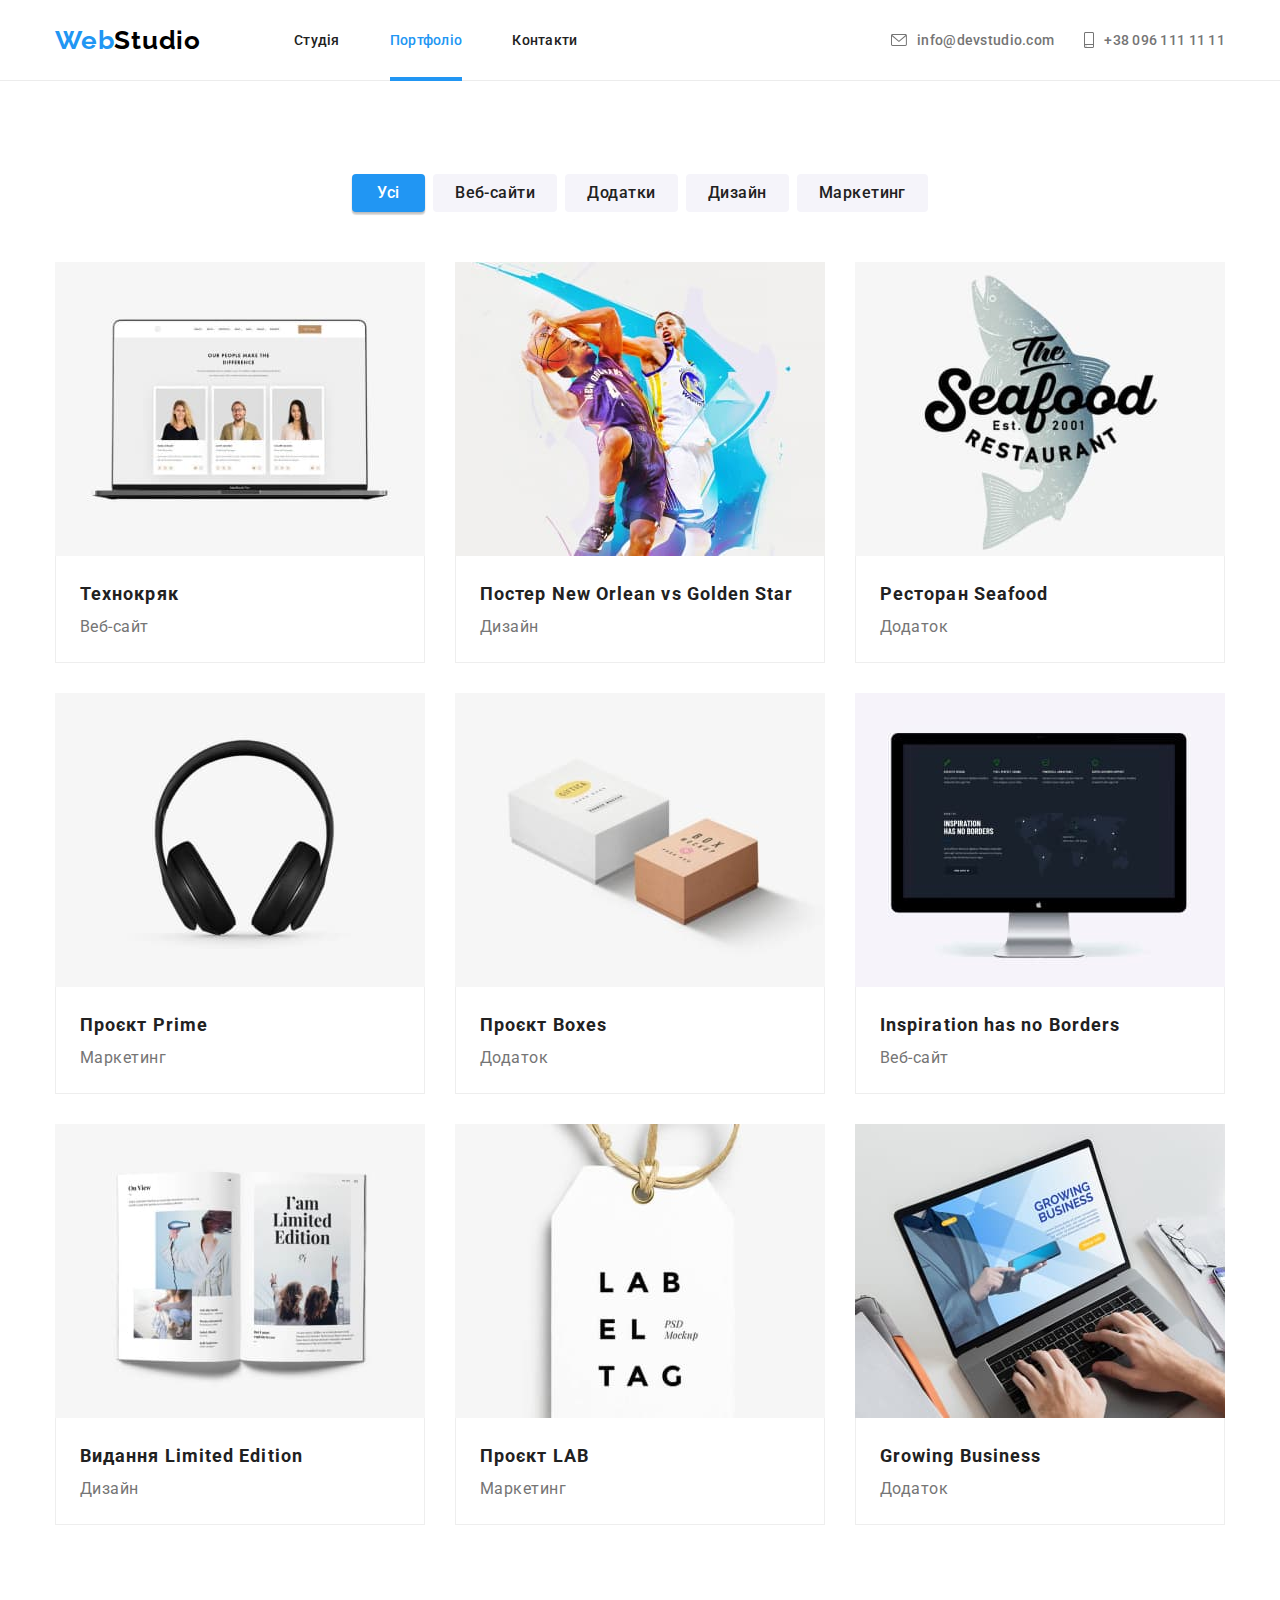
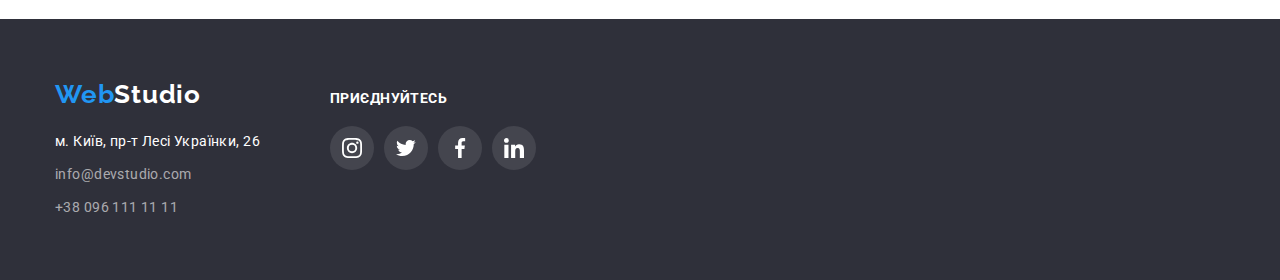
==== portfolio.html @ b77648e4 "Initial commit" ====
<!DOCTYPE html>
<html lang="en">
  <head>
    <meta http-equiv="x-ua-compatible" content="ie=edge" />
    <meta charset="utf-8" />
    <title>Портфоліо</title>
    <link rel="preconnect" href="https://fonts.googleapis.com" />
    <link rel="preconnect" href="https://fonts.gstatic.com" crossorigin />
    <link
      href="https://fonts.googleapis.com/css2?family=Raleway:wght@700&family=Roboto:wght@400;500;700;900&display=swap"
      rel="stylesheet"
    />
    <link
      rel="stylesheet"
      href="https://cdn.jsdelivr.net/npm/modern-normalize@1.1.0/modern-normalize.min.css"
    />
    <link rel="stylesheet" href="css/styles.css" />
  </head>
  <body>
    <header class="main-header">
      <nav class="container page-header">
        <a class="logo" href="https://oasi911.github.io/goit-markup-hw-03/"
          >Web<span class="second-part">Studio</span></a
        >
        <ul class="navigation list">
          <li class="item">
            <a class="nav-item" href="index.html">Студія</a>
            <div class="decoration"></div>
          </li>
          <li class="item">
            <a class="nav-item current" href="portfolio.html">Портфоліо</a>
            <div class="decoration current"></div>
          </li>
          <li class="item">
            <a class="nav-item" href="./">Контакти</a>
            <div class="decoration"></div>
          </li>
        </ul>
        <address class="address">
          <ul class="addresses list">
            <li class="item">
              <a class="address-item" href="mailto:info@devstudio.com"
                ><svg class="icon" height="12" width="16">
                  <use href="./images/icons.svg#icon-envelope"></use>
                </svg>
                info@devstudio.com</a
              >
            </li>
            <li class="item">
              <a class="address-item" href="tel:+380961111111"
                ><svg class="icon" height="16" width="10">
                  <use href="./images/icons.svg#icon-smartphone"></use>
                </svg>
                +38 096 111 11 11</a
              >
            </li>
          </ul>
        </address>
      </nav>
    </header>

    <main>
      <section class="examples section">
        <div class="container">
          <h1 class="visually-hidden">Портфоліо</h1>
          <ul class="main-buttons list">
            <li class="item">
              <button class="button current" type="button">Усі</button>
            </li>
            <li class="item">
              <button class="button" type="button">Веб-сайти</button>
            </li>
            <li class="item">
              <button class="button" type="button">Додатки</button>
            </li>
            <li class="item">
              <button class="button" type="button">Дизайн</button>
            </li>
            <li class="item">
              <button class="button" type="button">Маркетинг</button>
            </li>
          </ul>
          <ul class="main-examples list">
            <li class="item">
              <a class="link" href="" target="_blank" rel="noreferrer noopener"
                ><div class="animated-text">
                  <img
                    src="images/portfolio-picture-1.jpg"
                    alt="portfolio picture 1"
                    width="370"
                  />
                  <div class="animation-content">
                    <p class="text-item">
                      Ресурс пропонує комплексні пропозиції з різним рівнем
                      функціоналу та сервісів. Все це дозволить відвідувачу
                      отримати вичерпні відомості про компанію чи приватну
                      особу.
                    </p>
                  </div>
                </div>
              </a>
              <div class="item-text">
                <h2 class="name">Технокряк</h2>
                <p class="description">Веб-сайт</p>
              </div>
            </li>
            <li class="item">
              <a class="link" href="" target="_blank" rel="noreferrer noopener"
                ><div class="animated-text">
                  <img
                    src="images/portfolio-picture-2.jpg"
                    alt="portfolio picture 2"
                    width="370"
                  />
                  <div class="animation-content">
                    <p class="text-item">
                      Ресурс пропонує комплексні пропозиції з різним рівнем
                      функціоналу та сервісів. Все це дозволить відвідувачу
                      отримати вичерпні відомості про компанію чи приватну
                      особу.
                    </p>
                  </div>
                </div>
              </a>
              <div class="item-text">
                <h2 class="name">Постер New Orlean vs Golden Star</h2>
                <p class="description">Дизайн</p>
              </div>
            </li>
            <li class="item">
              <a class="link" href="" target="_blank" rel="noreferrer noopener"
                ><div class="animated-text">
                  <img
                    src="images/portfolio-picture-3.jpg"
                    alt="portfolio picture 3"
                    width="370"
                  />
                  <div class="animation-content">
                    <p class="text-item">
                      Ресурс пропонує комплексні пропозиції з різним рівнем
                      функціоналу та сервісів. Все це дозволить відвідувачу
                      отримати вичерпні відомості про компанію чи приватну
                      особу.
                    </p>
                  </div>
                </div>
              </a>
              <div class="item-text">
                <h2 class="name">Ресторан Seafood</h2>
                <p class="description">Додаток</p>
              </div>
            </li>
            <li class="item">
              <a class="link" href="" target="_blank" rel="noreferrer noopener"
                ><div class="animated-text">
                  <img
                    src="images/portfolio-picture-4.jpg"
                    alt="portfolio picture 4"
                    width="370"
                  />
                  <div class="animation-content">
                    <p class="text-item">
                      Ресурс пропонує комплексні пропозиції з різним рівнем
                      функціоналу та сервісів. Все це дозволить відвідувачу
                      отримати вичерпні відомості про компанію чи приватну
                      особу.
                    </p>
                  </div>
                </div>
              </a>
              <div class="item-text">
                <h2 class="name">Проєкт Prime</h2>
                <p class="description">Маркетинг</p>
              </div>
            </li>
            <li class="item">
              <a class="link" href="" target="_blank" rel="noreferrer noopener"
                ><div class="animated-text">
                  <img
                    src="images/portfolio-picture-5.jpg"
                    alt="portfolio picture 5"
                    width="370"
                  />
                  <div class="animation-content">
                    <p class="text-item">
                      Ресурс пропонує комплексні пропозиції з різним рівнем
                      функціоналу та сервісів. Все це дозволить відвідувачу
                      отримати вичерпні відомості про компанію чи приватну
                      особу.
                    </p>
                  </div>
                </div>
              </a>
              <div class="item-text">
                <h2 class="name">Проєкт Boxes</h2>
                <p class="description">Додаток</p>
              </div>
            </li>
            <li class="item">
              <a class="link" href="" target="_blank" rel="noreferrer noopener"
                ><div class="animated-text">
                  <img
                    src="images/portfolio-picture-6.jpg"
                    alt="portfolio picture 6"
                    width="370"
                  />
                  <div class="animation-content">
                    <p class="text-item">
                      Ресурс пропонує комплексні пропозиції з різним рівнем
                      функціоналу та сервісів. Все це дозволить відвідувачу
                      отримати вичерпні відомості про компанію чи приватну
                      особу.
                    </p>
                  </div>
                </div>
              </a>
              <div class="item-text">
                <h2 class="name">Inspiration has no Borders</h2>
                <p class="description">Веб-сайт</p>
              </div>
            </li>
            <li class="item">
              <a class="link" href="" target="_blank" rel="noreferrer noopener"
                ><div class="animated-text">
                  <img
                    src="images/portfolio-picture-7.jpg"
                    alt="portfolio picture 7"
                    width="370"
                  />
                  <div class="animation-content">
                    <p class="text-item">
                      Ресурс пропонує комплексні пропозиції з різним рівнем
                      функціоналу та сервісів. Все це дозволить відвідувачу
                      отримати вичерпні відомості про компанію чи приватну
                      особу.
                    </p>
                  </div>
                </div>
              </a>
              <div class="item-text">
                <h2 class="name">Видання Limited Edition</h2>
                <p class="description">Дизайн</p>
              </div>
            </li>
            <li class="item">
              <a class="link" href="" target="_blank" rel="noreferrer noopener"
                ><div class="animated-text">
                  <img
                    src="images/portfolio-picture-8.jpg"
                    alt="portfolio picture 8"
                    width="370"
                  />
                  <div class="animation-content">
                    <p class="text-item">
                      Ресурс пропонує комплексні пропозиції з різним рівнем
                      функціоналу та сервісів. Все це дозволить відвідувачу
                      отримати вичерпні відомості про компанію чи приватну
                      особу.
                    </p>
                  </div>
                </div>
              </a>
              <div class="item-text">
                <h2 class="name">Проєкт LAB</h2>
                <p class="description">Маркетинг</p>
              </div>
            </li>
            <li class="item">
              <a class="link" href="" target="_blank" rel="noreferrer noopener"
                ><div class="animated-text">
                  <img
                    src="images/portfolio-picture-9.jpg"
                    alt="portfolio picture 9"
                    width="370"
                  />
                  <div class="animation-content">
                    <p class="text-item">
                      Ресурс пропонує комплексні пропозиції з різним рівнем
                      функціоналу та сервісів. Все це дозволить відвідувачу
                      отримати вичерпні відомості про компанію чи приватну
                      особу.
                    </p>
                  </div>
                </div>
              </a>
              <div class="item-text">
                <h2 class="name">Growing Business</h2>
                <p class="description">Додаток</p>
              </div>
            </li>
          </ul>
        </div>
      </section>
    </main>

    <footer class="footer">
      <div class="container footer-main">
        <div class="contacts-main">
          <a
            class="footer-logo"
            href="https://oasi911.github.io/goit-markup-hw-03/"
            >Web<span class="second-part">Studio</span></a
          >
          <address>
            <ul class="footer-contacts list">
              <li class="item">
                <a
                  class="coordinates"
                  href="https://goo.gl/maps/8TYebSpP7c4H44jo8"
                  target="_blank"
                  rel="«noopener noreferrer"
                  >м. Київ, пр-т Лесі Українки, 26</a
                >
              </li>
              <li class="item">
                <a class="contacts" href="mailto:info@devstudio.com"
                  >info@devstudio.com</a
                >
              </li>
              <li class="item">
                <a class="contacts" href="tel:+380961111111"
                  >+38 096 111 11 11</a
                >
              </li>
            </ul>
          </address>
        </div>
        <div class="socials-main">
          <h3 class="slogan">приєднуйтесь</h3>
          <ul class="svg-items">
            <li class="svg-item">
              <a href="" class="link">
                <svg class="icon img" width="20" height="20">
                  <use href="./images/icons.svg#icon-instagram"></use>
                </svg>
              </a>
            </li>
            <li class="svg-item">
              <a href="" class="link">
                <svg class="icon img" width="20" height="20">
                  <use href="./images/icons.svg#icon-twitter"></use>
                </svg>
              </a>
            </li>
            <li class="svg-item">
              <a href="" class="link">
                <svg class="icon img" width="20" height="20">
                  <use href="./images/icons.svg#icon-facebook"></use>
                </svg>
              </a>
            </li>
            <li class="svg-item">
              <a href="" class="link">
                <svg class="icon img" width="20" height="20">
                  <use href="./images/icons.svg#icon-linkedin"></use>
                </svg>
              </a>
            </li>
          </ul>
        </div>
      </div>
    </footer>
  </body>
</html>
---- css/styles.css ----
/* General styles */

body {
  font-family: 'Roboto', sans-serif;
  color: var(--text-main-color);
  font-size: 14px;
  line-height: 1.2;
  background-color: var(--main-background-colors);
}

h1,
h2,
h3,
h4,
h5,
h6,
ul,
p {
  margin: 0;
  padding: 0;
}

:root {
  --main-background-color: #2f303a;
  --secondary-background-color: #f5f4fa;
  --main-button-color: #212121;
  --hover-button-color: #2196f3;
  --secondary-hover-button-color: #188ce8;
  --secondary-text-color: #757575;
  --secondary-main-text-color: #ffffff;
  --text-main-color: #000000;
  --header-outline: #ececec;
  --examples-outline: #eeeeee;
  --shadow-main-color: rgba(0, 0, 0, 0.15);
  --shadow-secondary-color: rgba(0, 0, 0, 0.25);
  --team-shadow-main-color: rgba(0, 0, 0, 0.12);
  --team-shadow-secondary-color: rgba(0, 0, 0, 0.2);
  --team-box-shadow: rgba(0, 0, 0, 0.14);
  --footer-address-color: rgba(255, 255, 255, 0.6);
  --buttons-shadow-main-color: rgba(0, 0, 0, 0.1);
  --buttons-shadow-secondary-color: rgba(0, 0, 0, 0.08);
  --svg-button-color: #afb1b8;
  --svg-secondary-button-color: rgba(255, 255, 255, 0.1);
  --background-gradient-color: rgba(47, 48, 58, 0.4);
  --background-secondary-color: rgba(47, 48, 58, 0.8);
  --portfolio-shadow-color: rgba(0, 0, 0, 0.06);
  --portfolio-secondary-shadow-color: rgba(0, 0, 0, 0.16);
  --portfolio-animated-item-color: rgba(33, 150, 243, 0.9);
  --main-duration-time: 250ms;
  --main-timing-function: cubic-bezier(0.4, 0, 0.2, 1);
}

.container {
  max-width: 1200px;
  margin: 0 auto;
  padding-left: 15px;
  padding-right: 15px;
}

.section {
  padding-top: 94px;
  padding-bottom: 94px;
}

.list {
  list-style: none;
}

.visually-hidden {
  position: absolute;
  width: 1px;
  height: 1px;
  margin: -1px;
  border: 0;
  padding: 0;
  white-space: nowrap;
  clip-path: inset(100%);
  clip: rect(0 0 0 0);
  overflow: hidden;
}

img {
  display: block;
  max-width: 100%;
  height: auto;
}

/* Header */

.page-header {
  display: flex;
  align-items: center;
}

.main-header {
  outline: var(--header-outline) solid 1px;
}

.logo {
  font-family: 'Raleway';
  font-weight: 700;
  font-size: 26px;
  line-height: 1.192;
  letter-spacing: 0.03em;
  text-decoration: none;
  color: var(--hover-button-color);
  padding-top: 24.5px;
  padding-bottom: 24.5px;
}

.logo .second-part {
  color: var(--text-main-color);
}

.navigation {
  display: flex;
  margin-left: 93px;
}

.navigation .item:not(:last-child) {
  margin-right: 50px;
}

.navigation .nav-item {
  font-weight: 500;
  font-size: 14px;
  line-height: 1.142;
  letter-spacing: 0.02em;
  color: var(--main-button-color);
  text-decoration: none;
  padding-top: 32px;
  padding-bottom: 32px;
  display: block;
}

.navigation .nav-item:hover,
.navigation .nav-item:focus,
.navigation .nav-item.current,
.address .address-item:hover,
.address .address-item:focus,
.footer li a:hover,
.footer li a:focus {
  color: var(--hover-button-color);
  transition-duration: var(--main-duration-time);
  transition-timing-function: var(--main-timing-function);
}

.addresses .address-item {
  padding-top: 31.5px;
  padding-bottom: 31.5px;
  display: flex;
  align-items: center;
  justify-content: center;
}

.page-header .address {
  margin-left: auto;
}

.page-header .addresses {
  display: flex;
}

.page-header .addresses .item + .item {
  margin-left: 30px;
}

.address .address-item {
  font-weight: 500;
  font-size: 14px;
  line-height: 1.142;
  letter-spacing: 0.02em;
  text-decoration: none;
  color: var(--secondary-text-color);
  font-style: normal;
}

.addresses .icon {
  margin-right: 10px;
  fill: currentColor;
}

.navigation .item {
  position: relative;
}

.navigation .decoration.current::after {
  position: absolute;
  bottom: -1px;
  content: '';
  height: 4px;
  width: 100%;
  height: 4px;
  background-color: var(--hover-button-color);
}

/* Banner */

.banner {
  background-image: linear-gradient(
      var(--background-gradient-color),
      var(--background-gradient-color)
    ),
    url(../images/main-background.jpg);
  text-align: center;
  padding-bottom: 200px;
  padding-top: 200px;
  width: 1600px;
  margin-left: auto;
  margin-right: auto;
}

.banner .text {
  font-weight: 900;
  font-size: 44px;
  line-height: 1.363;
  text-align: center;
  letter-spacing: 0.06em;
  text-transform: uppercase;
  color: var(--secondary-main-text-color);
  max-width: 696px;
  margin: 0 auto;
}

.banner .button-item {
  width: 216px;
  height: 50px;
  display: flex;
  justify-content: center;
  background: var(--hover-button-color);
  box-shadow: 0px 4px 4px var(--shadow-main-color);
  border-radius: 4px;
  border: 0;
  font-weight: 700;
  font-size: 16px;
  line-height: 1.875;
  display: flex;
  align-items: center;
  margin: 30px auto 0;
  letter-spacing: 0.06em;
  text-align: center;
  color: var(--secondary-main-text-color);
  cursor: pointer;
}

.banner .button-item:hover,
.banner .button-item:focus {
  background: var(--secondary-hover-button-color);
  text-shadow: none;
  transition-duration: var(--main-duration-time);
  transition-timing-function: var(--main-timing-function);
}

/* Advantages */

.advantages .slogan {
  font-weight: 700;
  font-size: 36px;
  line-height: 1.166;
  text-align: center;
  letter-spacing: 0.03em;
  color: var(--main-button-color);
}

.main-advantages {
  display: flex;
  justify-content: space-between;
}

.main-advantages .item {
  width: 270px;
}

.main-advantages .item + .item {
  margin-left: 30px;
}

.advantages .slogan-item {
  padding-top: 30px;
  font-weight: 700;
  font-size: 14px;
  line-height: 1.142;
  letter-spacing: 0.03em;
  text-transform: uppercase;
  color: var(--main-button-color);
}

.advantages .text {
  font-size: 14px;
  line-height: 1.71;
  letter-spacing: 0.03em;
  color: var(--secondary-text-color);
  margin-top: 10px;
}

.main-advantages .icon-block {
  width: 270px;
  height: 120px;
  display: flex;
  align-items: center;
  justify-content: center;
  background-color: var(--secondary-background-color);
}

/* Boxes */

.boxes {
  padding-top: 0;
}

.boxes .slogan {
  font-weight: 700;
  font-size: 36px;
  line-height: 1.166;
  text-align: center;
  letter-spacing: 0.03em;
  color: var(--main-button-color);
}

.main-boxes {
  display: flex;
  justify-content: center;
  margin-top: 50px;
}

.main-boxes .item {
  width: 370px;
}

.main-boxes .item + .item {
  margin-left: 30px;
}

.main-boxes .item {
  position: relative;
}

.boxes .text {
  position: absolute;
  bottom: 0;
  width: 370px;
  height: 70px;
  font-weight: 700;
  font-size: 14px;
  line-height: 1.142;
  text-align: center;
  letter-spacing: 0.03em;
  text-transform: uppercase;
  color: var(--secondary-main-text-color);
  display: flex;
  align-items: center;
  justify-content: center;
  background: var(--background-secondary-color);
}

/* Team */

.team {
  background: var(--secondary-background-color);
}

.team .our-team {
  font-weight: 700;
  font-size: 36px;
  line-height: 1.166;
  text-align: center;
  letter-spacing: 0.03em;
  color: var(--main-button-color);
}

.main-team {
  display: flex;
  margin-top: 50px;
}

.main-team .item + .item {
  margin-left: 30px;
}

.team .item {
  background: var(--secondary-main-text-color);
  box-shadow: 0px 1px 3px var(--team-shadow-main-color),
    0px 1px 1px var(--team-box-shadow),
    0px 2px 1px var(--team-shadow-secondary-color);
  border-radius: 0px 0px 4px 4px;
  width: 270px;
}

.team .name {
  font-weight: 500;
  font-size: 16px;

  text-align: center;
  letter-spacing: 0.03em;
  color: var(--main-button-color);
}

.team .info {
  padding-top: 30px;
  padding-bottom: 16px;
}

.team .description {
  font-size: 16px;
  line-height: 1.187;
  text-align: center;
  letter-spacing: 0.03em;
  color: var(--secondary-text-color);
  margin-top: 10px;
}

.main-team .svg-icons {
  padding-bottom: 30px;
}

.main-team .svg-items {
  display: flex;
  list-style: none;
  margin-left: 32px;
  max-width: 206px;
}

.main-team .svg-icons .svg-item:not(:last-child) {
  margin-right: 10px;
}

.main-team .svg-items .link {
  border-radius: 50%;
  color: var(--svg-button-color);
  display: flex;
  height: 44px;
  width: 44px;
  align-items: center;
  justify-content: center;
}

.main-team .svg-items .icon {
  fill: currentColor;
}

.main-team .svg-items .link:hover,
.main-team .svg-items .link:focus {
  background-color: var(--hover-button-color);
  color: var(--secondary-main-text-color);
  transition-duration: var(--main-duration-time);
  transition-timing-function: var(--main-timing-function);
}

/* Customers */

.customers .slogan {
  font-weight: 700;
  font-size: 36px;
  line-height: 1.166;
  text-align: center;
  letter-spacing: 0.03em;
  color: var(--main-button-color);
  margin-bottom: 50px;
}

.customers .logo-list {
  display: flex;
  align-items: center;
  justify-content: space-between;
}

.customers .link {
  width: 170px;
  height: 92px;
  display: flex;
  align-items: center;
  justify-content: center;
  color: var(--svg-button-color);
  border: 1px solid var(--svg-button-color);
  border-radius: 4px;
}

.customers .svg-logo {
  fill: currentColor;
}

.customers .link:hover,
.customers .link:focus {
  color: var(--hover-button-color);
  border: 1px solid var(--hover-button-color);
  transition-duration: var(--main-duration-time);
  transition-timing-function: var(--main-timing-function);
}

/* Footer */

.footer {
  background: var(--main-background-color);
  padding-top: 60px;
  padding-bottom: 60px;
}

.footer-logo {
  font-family: 'Raleway';
  font-weight: 700;
  font-size: 26px;
  line-height: 1.192;
  letter-spacing: 0.03em;
  text-decoration: none;
  color: var(--hover-button-color);
  display: block;
  margin-bottom: 20px;
}

.footer-logo .second-part {
  color: var(--secondary-main-text-color);
}

.footer .item + .item {
  margin-top: 9px;
}

.footer .coordinates {
  font-size: 14px;
  line-height: 1.714;
  letter-spacing: 0.03em;
  text-decoration: none;
  font-style: normal;
  color: var(--secondary-main-text-color);
}

.footer .contacts {
  font-weight: 400;
  font-size: 14px;
  line-height: 1.714;
  letter-spacing: 0.03em;
  color: var(--footer-address-color);
  text-decoration: none;
  font-style: normal;
}

.footer-main {
  display: flex;
  align-items: baseline;
}

.contacts-main {
  margin-right: 70px;
}

.socials-main .slogan {
  font-weight: 700;
  font-size: 14px;
  line-height: 16px;
  letter-spacing: 0.03em;
  text-transform: uppercase;
  color: var(--secondary-main-text-color);
}

.socials-main .svg-items {
  padding-top: 20px;
}

.socials-main .svg-items .svg-item:not(:last-child) {
  margin-right: 10px;
}

.socials-main .svg-items {
  display: flex;
  list-style: none;
  max-width: 206px;
}

.socials-main .svg-items .link {
  border-radius: 50%;
  background-color: var(--svg-secondary-button-color);
  color: var(--secondary-main-text-color);
  display: flex;
  height: 44px;
  width: 44px;
  align-items: center;
  justify-content: center;
}

.socials-main .svg-items .icon {
  fill: currentColor;
}

.socials-main .svg-items .link:hover,
.socials-main .svg-items .link:focus {
  background-color: var(--hover-button-color);
  transition-duration: var(--main-duration-time);
  transition-timing-function: var(--main-timing-function);
}

/* Portfolio */

.main-buttons {
  margin-bottom: 50px;
  display: flex;
  justify-content: center;
}

.main-buttons .button {
  background: var(--secondary-background-color);
  border-radius: 4px;
  font-weight: 500;
  font-size: 16px;
  line-height: 1.625;
  text-align: center;
  letter-spacing: 0.03em;
  color: var(--main-button-color);
  cursor: pointer;
  min-width: 73px;
  height: 38px;
  padding: 6px 22px;
  border: none;
}

.main-buttons .item + .item {
  margin-left: 8px;
}

.main-buttons .button:hover,
.main-buttons .button:focus,
.examples .button.current {
  color: var(--secondary-main-text-color);
  background: var(--hover-button-color);
  box-shadow: 0px 3px 1px var(--buttons-shadow-main-color),
    0px 1px 2px var(--buttons-shadow-secondary-color),
    0px 2px 2px var(--team-shadow-main-color);
  border-radius: 4px;
  transition-duration: var(--main-duration-time);
  transition-timing-function: var(--main-timing-function);
}

.main-examples {
  display: flex;
  flex-wrap: wrap;
  gap: 30px;
}

.main-examples .item {
  width: 370px;
  cursor: pointer;
}

.main-examples .link {
  text-decoration: none;
  display: block;
}

.main-examples .item-text {
  border-bottom: 1px solid var(--examples-outline);
  border-left: 1px solid var(--examples-outline);
  border-right: 1px solid var(--examples-outline);
  padding-bottom: 20px;
  padding-left: 24px;
  padding-right: 24px;
  padding-top: 20px;
}

.examples .name {
  font-weight: 700;
  font-size: 18px;
  line-height: 2;
  letter-spacing: 0.06em;
  color: var(--main-button-color);
}

.examples .description {
  font-weight: 400;
  font-size: 16px;
  line-height: 1.875;
  letter-spacing: 0.03em;
  color: var(--secondary-text-color);
}

.main-examples .item:hover,
.main-examples .item:focus {
  box-shadow: 0px 1px 1px var(--team-shadow-main-color),
    0px 4px 4px var(--portfolio-shadow-color),
    1px 4px 6px var(--portfolio-secondary-shadow-color);
  transition-duration: var(--main-duration-time);
  transition-timing-function: var(--main-timing-function);
}

.main-examples .link {
  position: relative;
  overflow: hidden;
}

.main-examples .animation-content {
  display: flex;
  align-items: center;
  opacity: 0;
  position: absolute;
  top: 0;
  left: 0;
  width: 100%;
  height: 100%;
  transform: translateY(100%);
  padding: 0 24px;
  background-color: var(--portfolio-animated-item-color);
}

.main-examples .animation-content {
  font-weight: 400;
  font-size: 18px;
  line-height: 1.555;
  letter-spacing: 0.03em;
  color: var(--secondary-main-text-color);
}

.main-examples .item:hover .animation-content {
  transform: translateY(0);
  opacity: 1;
  transition-duration: var(--main-duration-time);
  transition-timing-function: var(--main-timing-function);
}

.main-examples .item:not(:hover) .animation-content {
  transform: translateY(100%);
  opacity: 0;
  transition-duration: var(--main-duration-time);
  transition-timing-function: var(--main-timing-function);
}

/* Modal window */

.modal {
  display: flex;
  width: 528px;
  min-height: 581px;
  position: absolute;
  top: 50%;
  left: 50%;
  transform: translateX(-50%) translateY(-50%);
  background-color: var(--secondary-main-text-color);
  box-shadow: 0px 1px 3px var(--team-shadow-main-color),
    0px 1px 1px var(--team-box-shadow),
    0px 2px 1px var(--team-shadow-secondary-color);
  border-radius: 4px;
  transition-duration: var(--main-duration-time);
  transition-timing-function: var(--main-timing-function);
}

.backdrop {
  position: fixed;
  width: 100%;
  height: 100%;
  top: 0;
  left: 0;
  background-color: var(--team-shadow-secondary-color);
  transition-duration: var(--main-duration-time);
  transition-timing-function: var(--main-timing-function);
}
.backdrop.is-hidden {
  visibility: hidden;
  opacity: 0;
  pointer-events: none;
}
.modal-btn {
  display: flex;
  align-items: center;
  justify-content: center;
  width: 30px;
  height: 30px;
  position: absolute;
  top: 8px;
  right: 8px;
  cursor: pointer;
  background-color: transparent;
  border-radius: 50%;
  border: 1px solid var(--buttons-shadow-main-color);
}
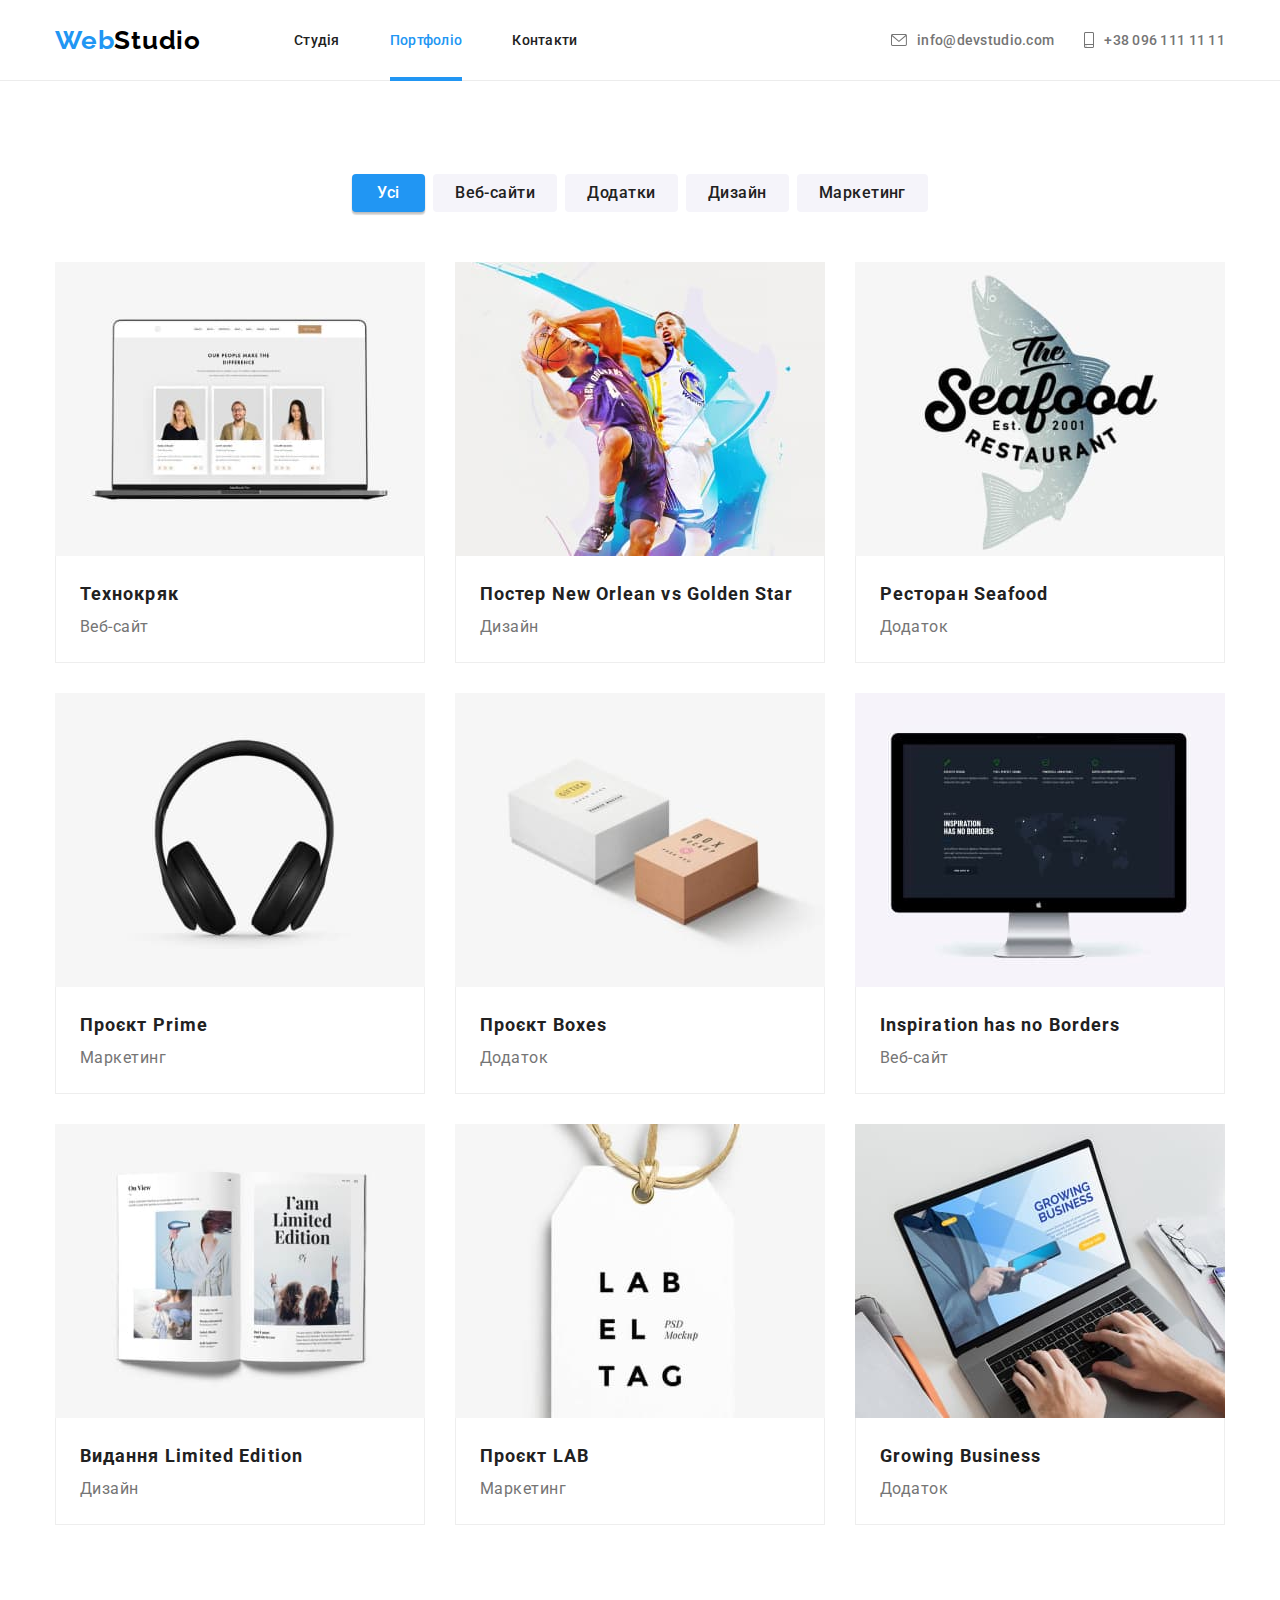
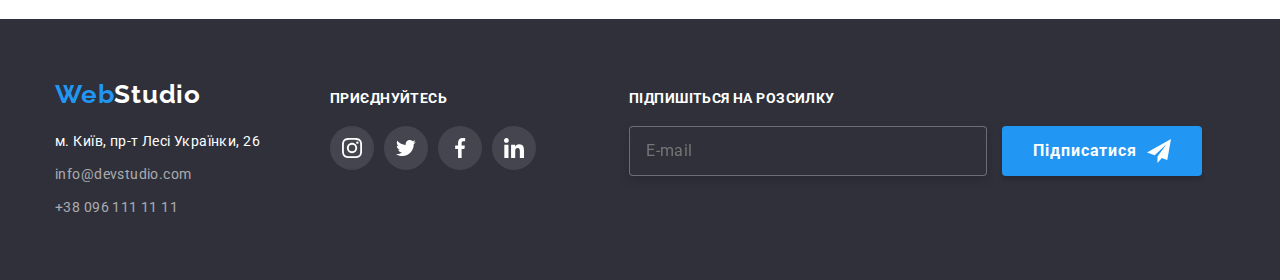
==== commit e3d1e3cf: "7" ====
--- a/portfolio.html
+++ b/portfolio.html
@@ -98,11 +98,11 @@
                     </p>
                   </div>
                 </div>
-              </a>
-              <div class="item-text">
-                <h2 class="name">Технокряк</h2>
-                <p class="description">Веб-сайт</p>
-              </div>
+                <div class="item-text">
+                  <h2 class="name">Технокряк</h2>
+                  <p class="description">Веб-сайт</p>
+                </div>
+              </a>
             </li>
             <li class="item">
               <a class="link" href="" target="_blank" rel="noreferrer noopener"
@@ -121,11 +121,11 @@
                     </p>
                   </div>
                 </div>
-              </a>
-              <div class="item-text">
-                <h2 class="name">Постер New Orlean vs Golden Star</h2>
-                <p class="description">Дизайн</p>
-              </div>
+                <div class="item-text">
+                  <h2 class="name">Постер New Orlean vs Golden Star</h2>
+                  <p class="description">Дизайн</p>
+                </div>
+              </a>
             </li>
             <li class="item">
               <a class="link" href="" target="_blank" rel="noreferrer noopener"
@@ -144,11 +144,11 @@
                     </p>
                   </div>
                 </div>
-              </a>
-              <div class="item-text">
-                <h2 class="name">Ресторан Seafood</h2>
-                <p class="description">Додаток</p>
-              </div>
+                <div class="item-text">
+                  <h2 class="name">Ресторан Seafood</h2>
+                  <p class="description">Додаток</p>
+                </div>
+              </a>
             </li>
             <li class="item">
               <a class="link" href="" target="_blank" rel="noreferrer noopener"
@@ -167,11 +167,11 @@
                     </p>
                   </div>
                 </div>
-              </a>
-              <div class="item-text">
-                <h2 class="name">Проєкт Prime</h2>
-                <p class="description">Маркетинг</p>
-              </div>
+                <div class="item-text">
+                  <h2 class="name">Проєкт Prime</h2>
+                  <p class="description">Маркетинг</p>
+                </div>
+              </a>
             </li>
             <li class="item">
               <a class="link" href="" target="_blank" rel="noreferrer noopener"
@@ -190,11 +190,11 @@
                     </p>
                   </div>
                 </div>
-              </a>
-              <div class="item-text">
-                <h2 class="name">Проєкт Boxes</h2>
-                <p class="description">Додаток</p>
-              </div>
+                <div class="item-text">
+                  <h2 class="name">Проєкт Boxes</h2>
+                  <p class="description">Додаток</p>
+                </div>
+              </a>
             </li>
             <li class="item">
               <a class="link" href="" target="_blank" rel="noreferrer noopener"
@@ -213,11 +213,11 @@
                     </p>
                   </div>
                 </div>
-              </a>
-              <div class="item-text">
-                <h2 class="name">Inspiration has no Borders</h2>
-                <p class="description">Веб-сайт</p>
-              </div>
+                <div class="item-text">
+                  <h2 class="name">Inspiration has no Borders</h2>
+                  <p class="description">Веб-сайт</p>
+                </div>
+              </a>
             </li>
             <li class="item">
               <a class="link" href="" target="_blank" rel="noreferrer noopener"
@@ -236,11 +236,11 @@
                     </p>
                   </div>
                 </div>
-              </a>
-              <div class="item-text">
-                <h2 class="name">Видання Limited Edition</h2>
-                <p class="description">Дизайн</p>
-              </div>
+                <div class="item-text">
+                  <h2 class="name">Видання Limited Edition</h2>
+                  <p class="description">Дизайн</p>
+                </div>
+              </a>
             </li>
             <li class="item">
               <a class="link" href="" target="_blank" rel="noreferrer noopener"
@@ -259,11 +259,11 @@
                     </p>
                   </div>
                 </div>
-              </a>
-              <div class="item-text">
-                <h2 class="name">Проєкт LAB</h2>
-                <p class="description">Маркетинг</p>
-              </div>
+                <div class="item-text">
+                  <h2 class="name">Проєкт LAB</h2>
+                  <p class="description">Маркетинг</p>
+                </div>
+              </a>
             </li>
             <li class="item">
               <a class="link" href="" target="_blank" rel="noreferrer noopener"
@@ -282,11 +282,11 @@
                     </p>
                   </div>
                 </div>
-              </a>
-              <div class="item-text">
-                <h2 class="name">Growing Business</h2>
-                <p class="description">Додаток</p>
-              </div>
+                <div class="item-text">
+                  <h2 class="name">Growing Business</h2>
+                  <p class="description">Додаток</p>
+                </div>
+              </a>
             </li>
           </ul>
         </div>
@@ -358,6 +358,17 @@
             </li>
           </ul>
         </div>
+        <div class="mailing">
+          <h3 class="text">Підпишіться на розсилку</h3>
+          <label class="label">
+            <input class="input" name="mail" type="text" placeholder="E-mail" />
+          </label>
+          <button class="button" type="submit">
+            Підписатися<svg class="icons" width="24" height="24">
+              <use class="icon" href="./images/icons.svg#icon-telegram"></use>
+            </svg>
+          </button>
+        </div>
       </div>
     </footer>
   </body>
--- a/css/styles.css
+++ b/css/styles.css
@@ -85,6 +85,10 @@
   height: auto;
 }
 
+textarea {
+  resize: none;
+}
+
 /* Header */
 
 .page-header {
@@ -131,6 +135,8 @@
   padding-top: 32px;
   padding-bottom: 32px;
   display: block;
+  transition-duration: var(--main-duration-time);
+  transition-timing-function: var(--main-timing-function);
 }
 
 .navigation .nav-item:hover,
@@ -141,8 +147,6 @@
 .footer li a:hover,
 .footer li a:focus {
   color: var(--hover-button-color);
-  transition-duration: var(--main-duration-time);
-  transition-timing-function: var(--main-timing-function);
 }
 
 .addresses .address-item {
@@ -151,6 +155,8 @@
   display: flex;
   align-items: center;
   justify-content: center;
+  transition-duration: var(--main-duration-time);
+  transition-timing-function: var(--main-timing-function);
 }
 
 .page-header .address {
@@ -241,14 +247,14 @@
   text-align: center;
   color: var(--secondary-main-text-color);
   cursor: pointer;
+  transition-duration: var(--main-duration-time);
+  transition-timing-function: var(--main-timing-function);
 }
 
 .banner .button-item:hover,
 .banner .button-item:focus {
   background: var(--secondary-hover-button-color);
   text-shadow: none;
-  transition-duration: var(--main-duration-time);
-  transition-timing-function: var(--main-timing-function);
 }
 
 /* Advantages */
@@ -432,6 +438,8 @@
   width: 44px;
   align-items: center;
   justify-content: center;
+  transition-duration: var(--main-duration-time);
+  transition-timing-function: var(--main-timing-function);
 }
 
 .main-team .svg-items .icon {
@@ -442,8 +450,6 @@
 .main-team .svg-items .link:focus {
   background-color: var(--hover-button-color);
   color: var(--secondary-main-text-color);
-  transition-duration: var(--main-duration-time);
-  transition-timing-function: var(--main-timing-function);
 }
 
 /* Customers */
@@ -473,6 +479,8 @@
   color: var(--svg-button-color);
   border: 1px solid var(--svg-button-color);
   border-radius: 4px;
+  transition-duration: var(--main-duration-time);
+  transition-timing-function: var(--main-timing-function);
 }
 
 .customers .svg-logo {
@@ -483,8 +491,6 @@
 .customers .link:focus {
   color: var(--hover-button-color);
   border: 1px solid var(--hover-button-color);
-  transition-duration: var(--main-duration-time);
-  transition-timing-function: var(--main-timing-function);
 }
 
 /* Footer */
@@ -522,6 +528,8 @@
   text-decoration: none;
   font-style: normal;
   color: var(--secondary-main-text-color);
+  transition-duration: var(--main-duration-time);
+  transition-timing-function: var(--main-timing-function);
 }
 
 .footer .contacts {
@@ -532,6 +540,8 @@
   color: var(--footer-address-color);
   text-decoration: none;
   font-style: normal;
+  transition-duration: var(--main-duration-time);
+  transition-timing-function: var(--main-timing-function);
 }
 
 .footer-main {
@@ -541,6 +551,10 @@
 
 .contacts-main {
   margin-right: 70px;
+}
+
+.socials-main {
+  margin-right: 93px;
 }
 
 .socials-main .slogan {
@@ -575,6 +589,8 @@
   width: 44px;
   align-items: center;
   justify-content: center;
+  transition-duration: var(--main-duration-time);
+  transition-timing-function: var(--main-timing-function);
 }
 
 .socials-main .svg-items .icon {
@@ -584,8 +600,70 @@
 .socials-main .svg-items .link:hover,
 .socials-main .svg-items .link:focus {
   background-color: var(--hover-button-color);
-  transition-duration: var(--main-duration-time);
-  transition-timing-function: var(--main-timing-function);
+}
+
+.mailing .text {
+  font-weight: 700;
+  font-size: 14px;
+  line-height: calc(16 / 14);
+  letter-spacing: 0.03em;
+  text-transform: uppercase;
+  color: var(--secondary-main-text-color);
+  margin-bottom: 20px;
+}
+
+.mailing .input {
+  border: 1px solid rgba(255, 255, 255, 0.3);
+  filter: drop-shadow(0px 4px 4px var(--shadow-main-color));
+  border-radius: 4px;
+  width: 358px;
+  height: 50px;
+  background-color: var(--main-background-color);
+  margin-right: 12px;
+  padding-left: 16px;
+  font-weight: 400;
+  font-size: 16px;
+  line-height: 20px;
+  letter-spacing: 0.03em;
+  color: rgba(255, 255, 255, 0.6);
+  transition-duration: var(--main-duration-time);
+  transition-timing-function: var(--main-timing-function);
+  outline: none;
+}
+
+.mailing .input:hover,
+.mailing .input:focus {
+  border-color: var(--hover-button-color);
+}
+
+.mailing .button {
+  width: 200px;
+  height: 50px;
+  background-color: var(--hover-button-color);
+  font-weight: 700;
+  font-size: 16px;
+  line-height: 30px;
+  letter-spacing: 0.06em;
+  color: var(--secondary-main-text-color);
+  fill: var(--secondary-main-text-color);
+  border: none;
+  box-shadow: 0px 4px 4px var(--shadow-main-color);
+  border-radius: 4px;
+  display: inline-flex;
+  align-items: center;
+  justify-content: center;
+  cursor: pointer;
+  transition-duration: var(--main-duration-time);
+  transition-timing-function: var(--main-timing-function);
+}
+
+.mailing .button:hover,
+.mailing .button:focus {
+  background-color: #188ce8;
+}
+
+.mailing .icons {
+  margin-left: 10px;
 }
 
 /* Portfolio */
@@ -610,6 +688,8 @@
   height: 38px;
   padding: 6px 22px;
   border: none;
+  transition-duration: var(--main-duration-time);
+  transition-timing-function: var(--main-timing-function);
 }
 
 .main-buttons .item + .item {
@@ -625,8 +705,6 @@
     0px 1px 2px var(--buttons-shadow-secondary-color),
     0px 2px 2px var(--team-shadow-main-color);
   border-radius: 4px;
-  transition-duration: var(--main-duration-time);
-  transition-timing-function: var(--main-timing-function);
 }
 
 .main-examples {
@@ -671,16 +749,19 @@
   color: var(--secondary-text-color);
 }
 
-.main-examples .item:hover,
-.main-examples .item:focus {
+.main-examples .link {
+  transition-duration: var(--main-duration-time);
+  transition-timing-function: var(--main-timing-function);
+}
+
+.main-examples .link:hover,
+.main-examples .link:focus {
   box-shadow: 0px 1px 1px var(--team-shadow-main-color),
     0px 4px 4px var(--portfolio-shadow-color),
     1px 4px 6px var(--portfolio-secondary-shadow-color);
-  transition-duration: var(--main-duration-time);
-  transition-timing-function: var(--main-timing-function);
-}
-
-.main-examples .link {
+}
+
+.main-examples .animated-text {
   position: relative;
   overflow: hidden;
 }
@@ -697,6 +778,8 @@
   transform: translateY(100%);
   padding: 0 24px;
   background-color: var(--portfolio-animated-item-color);
+  transition-duration: var(--main-duration-time);
+  transition-timing-function: var(--main-timing-function);
 }
 
 .main-examples .animation-content {
@@ -707,24 +790,16 @@
   color: var(--secondary-main-text-color);
 }
 
-.main-examples .item:hover .animation-content {
+.main-examples .link:hover .animation-content,
+.main-examples .link:focus .animation-content {
   transform: translateY(0);
   opacity: 1;
-  transition-duration: var(--main-duration-time);
-  transition-timing-function: var(--main-timing-function);
-}
-
-.main-examples .item:not(:hover) .animation-content {
-  transform: translateY(100%);
-  opacity: 0;
-  transition-duration: var(--main-duration-time);
-  transition-timing-function: var(--main-timing-function);
 }
 
 /* Modal window */
 
 .modal {
-  display: flex;
+  padding: 40px;
   width: 528px;
   min-height: 581px;
   position: absolute;
@@ -750,11 +825,13 @@
   transition-duration: var(--main-duration-time);
   transition-timing-function: var(--main-timing-function);
 }
+
 .backdrop.is-hidden {
   visibility: hidden;
   opacity: 0;
   pointer-events: none;
 }
+
 .modal-btn {
   display: flex;
   align-items: center;
@@ -768,4 +845,201 @@
   background-color: transparent;
   border-radius: 50%;
   border: 1px solid var(--buttons-shadow-main-color);
-}
+  color: var(--text-main-color);
+  transition-duration: var(--main-duration-time);
+  transition-timing-function: var(--main-timing-function);
+}
+
+.modal-close {
+  color: currentColor;
+}
+
+.modal-btn:hover,
+.modal-btn:focus {
+  fill: var(--hover-button-color);
+}
+
+.modal-title {
+  font-weight: 700;
+  font-size: 20px;
+  line-height: calc(23 / 20);
+  text-align: center;
+  letter-spacing: 0.03em;
+  color: var(--main-button-color);
+  display: block;
+  margin-bottom: 12px;
+}
+
+.backdrop.is-hidden .modal {
+  transform: translate(-50%, -50%) scale(0.6);
+}
+
+.modal-label {
+  position: relative;
+  display: flex;
+  flex-direction: column;
+  gap: 4px;
+}
+
+.modal-label .modal-input {
+  height: 40px;
+}
+
+.modal-label:not(:last-child) {
+  margin-bottom: 20px;
+}
+
+.modal-label > input,
+.modal-label > textarea {
+  border: 1px solid rgba(33, 33, 33, 0.2);
+  border-radius: 4px;
+}
+
+.modal-label > input {
+  padding: 7px 0;
+  padding-left: 35px;
+  padding-right: 5px;
+  transition-duration: var(--main-duration-time);
+  transition-timing-function: var(--main-timing-function);
+  outline: none;
+}
+
+textarea {
+  outline: none;
+  transition-duration: var(--main-duration-time);
+  transition-timing-function: var(--main-timing-function);
+}
+
+.modal-label > input:hover,
+.modal-label > input:focus,
+.modal-label > textarea:hover,
+.modal-label > textarea:focus {
+  border-color: var(--hover-button-color);
+}
+
+.modal-icon {
+  transition-duration: var(--main-duration-time);
+  transition-timing-function: var(--main-timing-function);
+}
+
+.modal-label > input:hover ~ .modal-icon,
+.modal-label > input:focus ~ .modal-icon,
+.modal-icon:hover {
+  fill: var(--hover-button-color);
+}
+
+.modal-comment {
+  transition-duration: var(--main-duration-time);
+  transition-timing-function: var(--main-timing-function);
+}
+
+.modal-label:hover .modal-comment,
+.modal-label:focus .modal-comment {
+  text-shadow: 0px 4px 4px var(--shadow-secondary-color);
+}
+
+.modal-comment {
+  display: inline-block;
+}
+
+.modal-icon {
+  position: absolute;
+  bottom: 11px;
+  left: 12px;
+}
+
+.modal-label > textarea {
+  padding: 12px 16px;
+  height: 120px;
+}
+
+.modal-label > textarea::placeholder {
+  font-weight: 400;
+  font-size: 12px;
+  line-height: 14px;
+  letter-spacing: 0.01em;
+  color: rgba(117, 117, 117, 0.5);
+}
+
+.modal-label-checkbox {
+  display: flex;
+  align-items: center;
+  justify-content: center;
+  margin-bottom: 30px;
+}
+
+.modal-checkbox-text {
+  font-size: 14px;
+  line-height: 24px;
+  letter-spacing: 0.03em;
+  color: var(--secondary-text-color);
+  margin-left: 8px;
+}
+
+.modal-checkbox-link {
+  color: var(--hover-button-color);
+}
+
+.modal-comment {
+  font-size: 12px;
+  line-height: calc(14 / 12);
+  letter-spacing: 0.01em;
+  color: var(--secondary-text-color);
+}
+
+.modal-confirm {
+  width: 200px;
+  height: 50px;
+  background-color: var(--hover-button-color);
+  box-shadow: 0px 4px 4px var(--shadow-main-color);
+  border-radius: 4px;
+  border: none;
+  font-weight: 700;
+  font-size: 16px;
+  line-height: 1.185;
+  display: inline-flex;
+  align-items: center;
+  justify-content: center;
+  letter-spacing: 0.06em;
+  color: var(--secondary-main-text-color);
+  margin-left: 124px;
+  cursor: pointer;
+  transition-duration: var(--main-duration-time);
+  transition-timing-function: var(--main-timing-function);
+}
+
+.modal-confirm:hover,
+.modal-confirm:focus {
+  background-color: #188ce8;
+}
+
+.modal-checkbox {
+  position: absolute;
+  width: 1px;
+  height: 1px;
+  margin: -1px;
+  border: none;
+  padding: 0;
+  overflow: hidden;
+  clip: rect(0 0 0 0);
+}
+
+.checkbox-custom {
+  height: 19px;
+  width: 19px;
+  border: 2px solid var(--text-main-color);
+  border-radius: 4px;
+  display: flex;
+  align-items: center;
+  justify-content: center;
+}
+
+.checkbox-icon {
+  fill: transparent;
+  transition: fill 250ms linear;
+}
+
+.modal-checkbox:checked + .checkbox-custom {
+  border-color: var(--hover-button-color);
+  background-color: var(--hover-button-color);
+}
